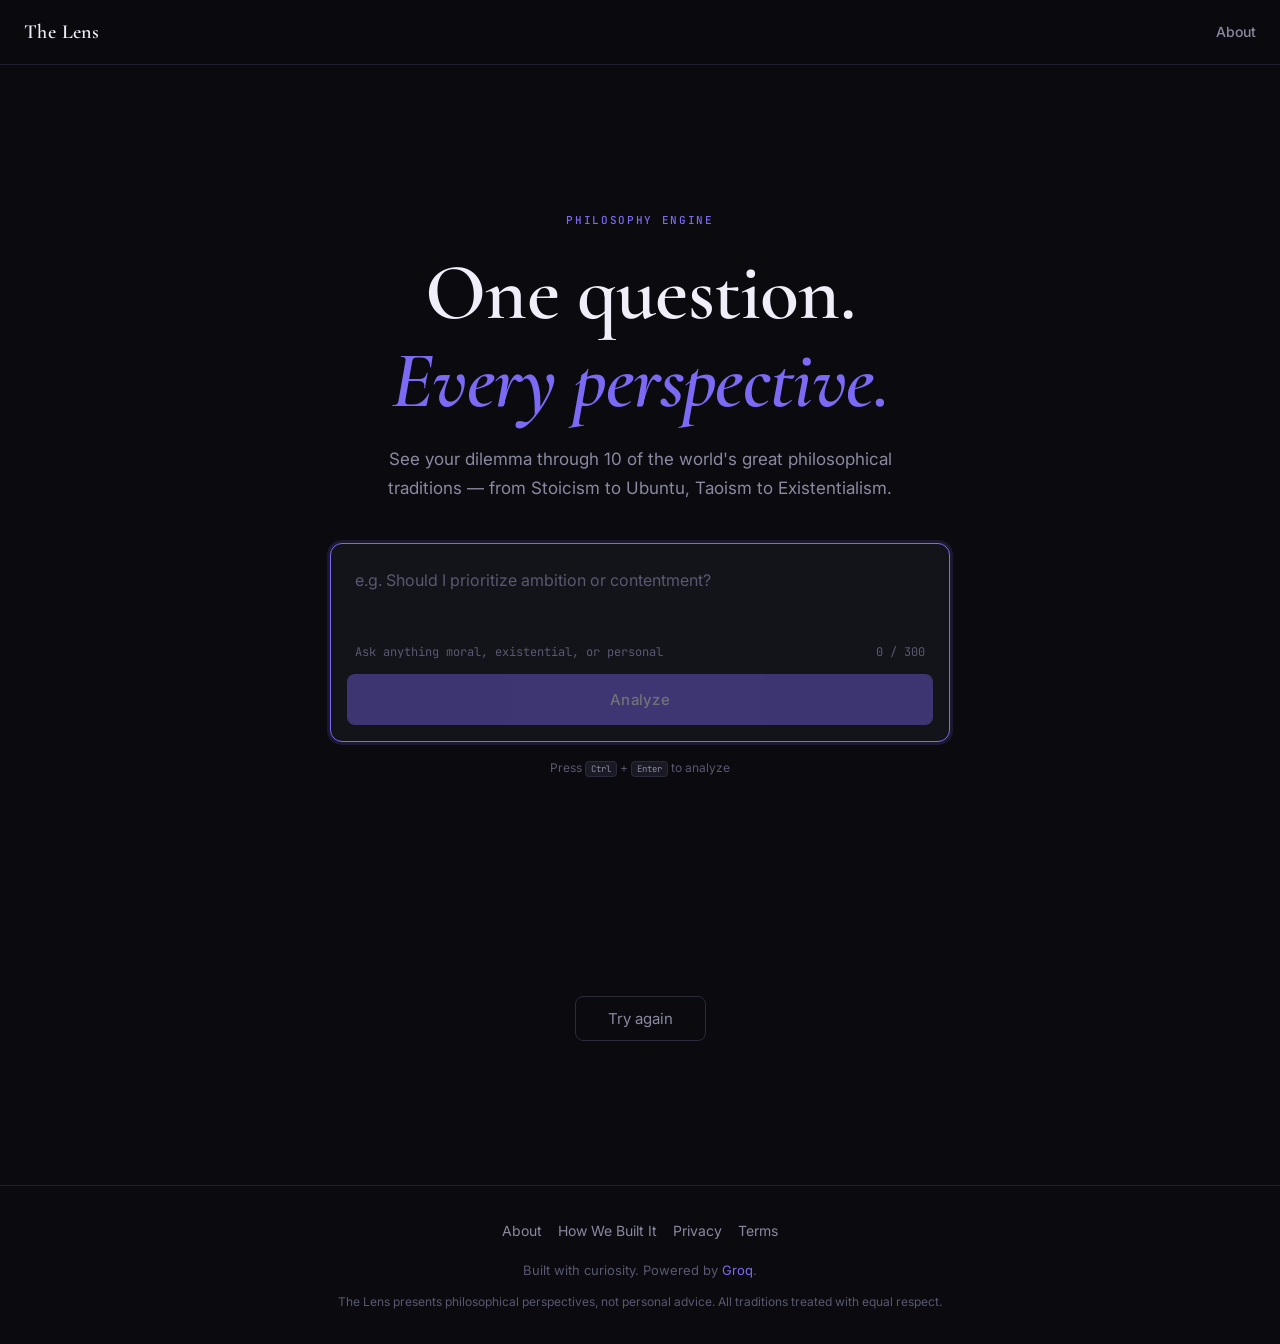
==== public/index.html @ 12427d48 "feat: finalize v1 with Groq API, blog post, and legal pages" ====
<!DOCTYPE html>
<html lang="en">
<head>
  <meta charset="UTF-8" />
  <meta name="viewport" content="width=device-width, initial-scale=1.0" />
  <title>The Lens — See any question through 10 philosophical traditions</title>
  <meta name="description" content="Type a question. See how Stoicism, Buddhism, Existentialism, Ubuntu, and 7 more philosophies would answer it." />

  <!-- Open Graph -->
  <meta property="og:title" content="The Lens" />
  <meta property="og:description" content="One question. Every perspective. See your dilemma through 10 of the world's great philosophical traditions." />
  <meta property="og:type" content="website" />
  <meta property="og:url" content="https://thelens.vercel.app" />
  <meta property="og:image" content="/og-image.png" />

  <!-- Twitter Card -->
  <meta name="twitter:card" content="summary_large_image" />
  <meta name="twitter:title" content="The Lens" />
  <meta name="twitter:description" content="One question. Every perspective." />
  <meta name="twitter:image" content="/og-image.png" />

  <!-- Canonical -->
  <link rel="canonical" href="https://thelens.vercel.app" />

  <!-- Fonts -->
  <link rel="preconnect" href="https://fonts.googleapis.com" />
  <link rel="preconnect" href="https://fonts.gstatic.com" crossorigin />
  <link href="https://fonts.googleapis.com/css2?family=Cormorant+Garamond:ital,wght@0,400;0,600;1,400&family=Inter:wght@400;500&family=JetBrains+Mono:wght@400;500&display=swap" rel="stylesheet" />

  <link rel="stylesheet" href="style.css" />

  <!-- Structured Data -->
  <script type="application/ld+json">
  {
    "@context": "https://schema.org",
    "@type": "WebApplication",
    "name": "The Lens",
    "description": "A tool that maps any question across 10 major philosophical traditions from around the world.",
    "url": "https://thelens.vercel.app",
    "applicationCategory": "EducationalApplication",
    "offers": { "@type": "Offer", "price": "0" }
  }
  </script>
</head>
<body>
  <!-- Header -->
  <header class="site-header" role="banner">
    <a href="/" class="logo" aria-label="The Lens — home">The Lens</a>
    <nav aria-label="Site navigation">
      <a href="/about.html">About</a>
    </nav>
  </header>

  <!-- Hero / Input Section -->
  <main id="main-content">
    <section class="hero" aria-labelledby="hero-heading">
      <p class="eyebrow" aria-hidden="true">Philosophy Engine</p>
      <h1 id="hero-heading">
        One question.<br />
        <em>Every perspective.</em>
      </h1>
      <p class="hero-sub">
        See your dilemma through 10 of the world's great philosophical traditions —
        from Stoicism to Ubuntu, Taoism to Existentialism.
      </p>

      <!-- Input Form -->
      <div class="input-wrapper" role="search" aria-label="Ask a philosophical question">
        <label for="question-input" class="sr-only">Your question</label>
        <textarea
          id="question-input"
          name="question"
          placeholder="e.g. Should I prioritize ambition or contentment?"
          maxlength="300"
          rows="2"
          aria-describedby="char-count input-hint"
          autocomplete="off"
          spellcheck="true"
        ></textarea>
        <div class="input-meta">
          <span id="input-hint" class="input-hint">Ask anything moral, existential, or personal</span>
          <span id="char-count" class="char-count" aria-live="polite" aria-atomic="true">0 / 300</span>
        </div>
        <button
          id="analyze-btn"
          class="btn-analyze"
          disabled
          aria-disabled="true"
          aria-label="Analyze question through philosophical traditions"
        >
          <span class="btn-text">Analyze</span>
          <span class="btn-loading" aria-hidden="true">Thinking<span class="dots"></span></span>
        </button>
      </div>

      <p class="keyboard-hint" aria-hidden="true">Press <kbd>Ctrl</kbd> + <kbd>Enter</kbd> to analyze</p>
    </section>

    <!-- Results Section -->
    <section
      id="results-section"
      class="results-section"
      aria-label="Philosophical perspectives"
      aria-live="polite"
      aria-atomic="false"
      hidden
    >
      <div class="results-header">
        <h2 class="results-heading">
          <span class="results-question-label">Analyzing:</span>
          <span id="results-question" class="results-question"></span>
        </h2>
        <button class="btn-share-all" id="share-all-btn" aria-label="Share full result link">
          Share result
        </button>
      </div>

      <div id="cards-grid" class="cards-grid" role="list" aria-label="Philosophical perspectives">
        <!-- Cards injected by JS -->
      </div>

      <div class="results-footer">
        <button class="btn-new" id="new-question-btn">Ask another question</button>
      </div>
    </section>

    <!-- Error Section -->
    <section
      id="error-section"
      class="error-section"
      aria-live="assertive"
      aria-atomic="true"
      hidden
    >
      <p id="error-message" class="error-message"></p>
      <button class="btn-retry" id="retry-btn">Try again</button>
    </section>
  </main>

  <!-- Footer -->
  <footer class="site-footer" role="contentinfo">
    <div style="display: flex; gap: 1rem; justify-content: center; margin-bottom: 1rem; font-size: 0.875rem;">
      <a href="/about.html" style="color: var(--text-secondary); text-decoration: none;">About</a>
      <a href="/building-the-lens.html" style="color: var(--text-secondary); text-decoration: none;">How We Built It</a>
      <a href="/privacy.html" style="color: var(--text-secondary); text-decoration: none;">Privacy</a>
      <a href="/terms.html" style="color: var(--text-secondary); text-decoration: none;">Terms</a>
    </div>
    <p>Built with curiosity. Powered by <a href="https://groq.com" target="_blank" rel="noopener">Groq</a>.</p>
    <p class="footer-note">The Lens presents philosophical perspectives, not personal advice. All traditions treated with equal respect.</p>
  </footer>

  <!-- Toast notification -->
  <div id="toast" class="toast" role="status" aria-live="polite" aria-atomic="true"></div>

  <script src="app.js" defer></script>
</body>
</html>
---- public/style.css ----
/* ============================================================
   THE LENS — Design System
   ============================================================ */

:root {
  /* Colors */
  --void:        #0A0A0F;
  --surface:     #13131A;
  --surface-2:   #1A1A24;
  --border:      #2A2A3A;
  --border-2:    #1E1E2E;
  --text-primary:   #F0EEF8;
  --text-secondary: #8B89A0;
  --text-muted:     #5A5870;
  --accent:      #7C6AF5;
  --accent-dim:  rgba(124, 106, 245, 0.15);
  --accent-glow: rgba(124, 106, 245, 0.3);
  --error:       #E05C5C;
  --success:     #5CAE7A;

  /* Typography */
  --font-display: 'Cormorant Garamond', Georgia, serif;
  --font-body:    'Inter', system-ui, sans-serif;
  --font-mono:    'JetBrains Mono', 'Fira Code', monospace;

  /* Spacing scale */
  --space-1: 4px;
  --space-2: 8px;
  --space-3: 12px;
  --space-4: 16px;
  --space-5: 20px;
  --space-6: 24px;
  --space-8: 32px;
  --space-10: 40px;
  --space-12: 48px;
  --space-16: 64px;
  --space-20: 80px;

  /* Layout */
  --max-width: 900px;
  --radius: 8px;
  --radius-lg: 12px;

  /* Transitions */
  --transition: 180ms ease;
  --transition-slow: 350ms ease;
}

/* ============================================================
   Reset & Base
   ============================================================ */

*, *::before, *::after {
  box-sizing: border-box;
  margin: 0;
  padding: 0;
}

html {
  scroll-behavior: smooth;
  -webkit-text-size-adjust: 100%;
}

body {
  background-color: var(--void);
  color: var(--text-primary);
  font-family: var(--font-body);
  font-size: 16px;
  line-height: 1.6;
  min-height: 100vh;
  display: flex;
  flex-direction: column;
  -webkit-font-smoothing: antialiased;
}

img, svg {
  display: block;
  max-width: 100%;
}

a {
  color: var(--accent);
  text-decoration: none;
  transition: color var(--transition);
}

a:hover {
  color: var(--text-primary);
}

a:focus-visible {
  outline: 2px solid var(--accent);
  outline-offset: 3px;
  border-radius: 3px;
}

button {
  cursor: pointer;
  font-family: var(--font-body);
  border: none;
  background: none;
}

button:focus-visible {
  outline: 2px solid var(--accent);
  outline-offset: 3px;
  border-radius: var(--radius);
}

textarea {
  font-family: var(--font-body);
  resize: none;
}

kbd {
  font-family: var(--font-mono);
  font-size: 0.75em;
  background: var(--surface-2);
  border: 1px solid var(--border);
  border-radius: 4px;
  padding: 1px 5px;
  color: var(--text-secondary);
}

/* Screen reader only */
.sr-only {
  position: absolute;
  width: 1px;
  height: 1px;
  padding: 0;
  margin: -1px;
  overflow: hidden;
  clip: rect(0, 0, 0, 0);
  white-space: nowrap;
  border-width: 0;
}

/* ============================================================
   Layout
   ============================================================ */

.site-header {
  position: sticky;
  top: 0;
  z-index: 100;
  display: flex;
  align-items: center;
  justify-content: space-between;
  padding: var(--space-4) var(--space-6);
  background: rgba(10, 10, 15, 0.85);
  backdrop-filter: blur(12px);
  -webkit-backdrop-filter: blur(12px);
  border-bottom: 1px solid var(--border-2);
}

.logo {
  font-family: var(--font-display);
  font-size: 1.25rem;
  font-weight: 600;
  color: var(--text-primary);
  letter-spacing: 0.02em;
}

.logo:hover {
  color: var(--text-primary);
}

.site-header nav {
  display: flex;
  gap: var(--space-6);
}

.site-header nav a {
  font-size: 0.875rem;
  color: var(--text-secondary);
  font-weight: 500;
  transition: color var(--transition);
}

.site-header nav a:hover {
  color: var(--text-primary);
}

main {
  flex: 1;
  width: 100%;
  max-width: var(--max-width);
  margin: 0 auto;
  padding: 0 var(--space-6);
}

.site-footer {
  margin-top: var(--space-20);
  padding: var(--space-8) var(--space-6);
  border-top: 1px solid var(--border-2);
  text-align: center;
  color: var(--text-muted);
  font-size: 0.8125rem;
  line-height: 1.8;
}

.site-footer .footer-note {
  margin-top: var(--space-2);
  font-size: 0.75rem;
}

/* ============================================================
   Hero / Input Section
   ============================================================ */

.hero {
  display: flex;
  flex-direction: column;
  align-items: center;
  text-align: center;
  padding: var(--space-20) 0 var(--space-16);
  min-height: calc(100vh - 57px);
  justify-content: center;
}

.eyebrow {
  font-family: var(--font-mono);
  font-size: 0.6875rem;
  font-weight: 500;
  text-transform: uppercase;
  letter-spacing: 0.15em;
  color: var(--accent);
  margin-bottom: var(--space-5);
}

.hero h1 {
  font-family: var(--font-display);
  font-size: clamp(2.75rem, 7vw, 5rem);
  font-weight: 600;
  line-height: 1.1;
  letter-spacing: -0.01em;
  color: var(--text-primary);
  margin-bottom: var(--space-5);
}

.hero h1 em {
  font-style: italic;
  color: var(--accent);
}

.hero-sub {
  font-size: clamp(0.9375rem, 2.5vw, 1.0625rem);
  color: var(--text-secondary);
  max-width: 520px;
  line-height: 1.7;
  margin-bottom: var(--space-10);
}

/* Input wrapper */
.input-wrapper {
  width: 100%;
  max-width: 620px;
  background: var(--surface);
  border: 1px solid var(--border);
  border-radius: var(--radius-lg);
  padding: var(--space-4);
  transition: border-color var(--transition), box-shadow var(--transition);
}

.input-wrapper:focus-within {
  border-color: var(--accent);
  box-shadow: 0 0 0 3px var(--accent-dim);
}

#question-input {
  width: 100%;
  background: transparent;
  border: none;
  outline: none;
  color: var(--text-primary);
  font-size: 1rem;
  line-height: 1.6;
  min-height: 60px;
  padding: var(--space-2) var(--space-2) var(--space-4);
}

#question-input::placeholder {
  color: var(--text-muted);
}

.input-meta {
  display: flex;
  justify-content: space-between;
  align-items: center;
  padding: 0 var(--space-2) var(--space-3);
}

.input-hint {
  font-size: 0.75rem;
  color: var(--text-muted);
  font-family: var(--font-mono);
}

.char-count {
  font-family: var(--font-mono);
  font-size: 0.75rem;
  color: var(--text-muted);
  transition: color var(--transition);
}

.char-count.warning {
  color: #D4A96A;
}

.char-count.danger {
  color: var(--error);
}

/* Analyze button */
.btn-analyze {
  width: 100%;
  padding: var(--space-4) var(--space-6);
  background: var(--accent);
  color: #fff;
  font-size: 0.9375rem;
  font-weight: 500;
  border-radius: var(--radius);
  letter-spacing: 0.02em;
  transition: background var(--transition), opacity var(--transition), transform var(--transition);
  position: relative;
  overflow: hidden;
}

.btn-analyze:hover:not(:disabled) {
  background: #6B59E8;
  transform: translateY(-1px);
}

.btn-analyze:active:not(:disabled) {
  transform: translateY(0);
}

.btn-analyze:disabled,
.btn-analyze[aria-disabled="true"] {
  opacity: 0.4;
  cursor: not-allowed;
  transform: none;
}

.btn-analyze .btn-loading {
  display: none;
}

.btn-analyze.loading .btn-text {
  display: none;
}

.btn-analyze.loading .btn-loading {
  display: inline;
}

/* Loading dots animation */
.dots::after {
  content: '';
  animation: dots 1.4s infinite;
}

@keyframes dots {
  0%   { content: ''; }
  25%  { content: '.'; }
  50%  { content: '..'; }
  75%  { content: '...'; }
  100% { content: ''; }
}

.keyboard-hint {
  margin-top: var(--space-4);
  font-size: 0.75rem;
  color: var(--text-muted);
}

/* ============================================================
   Results Section
   ============================================================ */

.results-section {
  padding: var(--space-12) 0 var(--space-16);
  animation: fade-in 0.4s ease;
}

.results-header {
  display: flex;
  align-items: flex-start;
  justify-content: space-between;
  gap: var(--space-4);
  margin-bottom: var(--space-8);
  padding-bottom: var(--space-6);
  border-bottom: 1px solid var(--border-2);
}

.results-heading {
  font-size: 0.875rem;
  font-weight: 400;
  color: var(--text-secondary);
  max-width: 600px;
}

.results-question-label {
  font-family: var(--font-mono);
  font-size: 0.6875rem;
  text-transform: uppercase;
  letter-spacing: 0.1em;
  color: var(--text-muted);
  display: block;
  margin-bottom: var(--space-2);
}

.results-question {
  color: var(--text-primary);
  font-size: 1.0625rem;
  font-style: italic;
  font-family: var(--font-display);
  font-weight: 400;
  line-height: 1.4;
}

.btn-share-all {
  flex-shrink: 0;
  padding: var(--space-2) var(--space-4);
  border: 1px solid var(--border);
  border-radius: var(--radius);
  color: var(--text-secondary);
  font-size: 0.8125rem;
  font-weight: 500;
  transition: all var(--transition);
  white-space: nowrap;
}

.btn-share-all:hover {
  border-color: var(--accent);
  color: var(--accent);
}

/* Cards Grid */
.cards-grid {
  display: grid;
  grid-template-columns: repeat(2, 1fr);
  gap: var(--space-4);
}

/* Philosophy Card */
.philosophy-card {
  background: var(--surface);
  border: 1px solid var(--border);
  border-radius: var(--radius-lg);
  padding: var(--space-6);
  position: relative;
  overflow: hidden;
  display: flex;
  flex-direction: column;
  gap: var(--space-4);
  transition: border-color var(--transition), transform var(--transition);
  /* Animation — staggered via inline style */
  opacity: 0;
  transform: translateY(12px);
  animation: card-in 0.4s ease forwards;
}

.philosophy-card:hover {
  border-color: var(--card-accent, var(--border));
  transform: translateY(-2px);
}

/* The signature prism stripe */
.philosophy-card::before {
  content: '';
  position: absolute;
  left: 0;
  top: 0;
  bottom: 0;
  width: 3px;
  background: var(--card-accent, var(--border));
  border-radius: 3px 0 0 3px;
}

.card-header {
  display: flex;
  align-items: flex-start;
  justify-content: space-between;
  gap: var(--space-3);
}

.card-school {
  font-family: var(--font-mono);
  font-size: 0.6875rem;
  font-weight: 500;
  text-transform: uppercase;
  letter-spacing: 0.12em;
  color: var(--card-accent, var(--text-secondary));
}

.card-origin {
  font-size: 0.6875rem;
  color: var(--text-muted);
  margin-top: var(--space-1);
  font-family: var(--font-mono);
}

.card-philosopher {
  font-size: 0.75rem;
  color: var(--text-muted);
  font-style: italic;
}

.card-copy-btn {
  flex-shrink: 0;
  width: 28px;
  height: 28px;
  display: flex;
  align-items: center;
  justify-content: center;
  border-radius: var(--radius);
  border: 1px solid var(--border);
  color: var(--text-muted);
  font-size: 0.75rem;
  transition: all var(--transition);
  opacity: 0;
}

.philosophy-card:hover .card-copy-btn,
.philosophy-card:focus-within .card-copy-btn {
  opacity: 1;
}

.card-copy-btn:hover {
  border-color: var(--card-accent, var(--accent));
  color: var(--card-accent, var(--accent));
}

.card-copy-btn.copied {
  border-color: var(--success);
  color: var(--success);
  opacity: 1;
}

.card-stance {
  font-size: 0.9375rem;
  color: var(--text-primary);
  line-height: 1.65;
  flex: 1;
}

.card-principle {
  font-family: var(--font-display);
  font-size: 1.0625rem;
  font-style: italic;
  color: var(--card-accent, var(--text-secondary));
  padding-top: var(--space-3);
  border-top: 1px solid var(--border-2);
  line-height: 1.4;
}

/* Skeleton loader cards */
.card-skeleton {
  background: var(--surface);
  border: 1px solid var(--border);
  border-radius: var(--radius-lg);
  padding: var(--space-6);
  display: flex;
  flex-direction: column;
  gap: var(--space-4);
}

.skeleton-line {
  height: 12px;
  background: linear-gradient(90deg, var(--border) 25%, var(--surface-2) 50%, var(--border) 75%);
  background-size: 200% 100%;
  animation: shimmer 1.5s infinite;
  border-radius: 6px;
}

.skeleton-line.short { width: 40%; }
.skeleton-line.medium { width: 65%; }
.skeleton-line.long { width: 90%; }
.skeleton-line.full { width: 100%; }

@keyframes shimmer {
  0%   { background-position: 200% 0; }
  100% { background-position: -200% 0; }
}

/* Results footer */
.results-footer {
  margin-top: var(--space-8);
  display: flex;
  justify-content: center;
}

.btn-new {
  padding: var(--space-3) var(--space-8);
  border: 1px solid var(--border);
  border-radius: var(--radius);
  color: var(--text-secondary);
  font-size: 0.9375rem;
  font-weight: 500;
  transition: all var(--transition);
}

.btn-new:hover {
  border-color: var(--accent);
  color: var(--accent);
}

/* ============================================================
   Error Section
   ============================================================ */

.error-section {
  padding: var(--space-16) 0;
  display: flex;
  flex-direction: column;
  align-items: center;
  gap: var(--space-6);
  text-align: center;
}

.error-message {
  color: var(--text-secondary);
  font-size: 1rem;
  max-width: 400px;
}

.btn-retry {
  padding: var(--space-3) var(--space-8);
  border: 1px solid var(--border);
  border-radius: var(--radius);
  color: var(--text-secondary);
  font-size: 0.9375rem;
  transition: all var(--transition);
}

.btn-retry:hover {
  border-color: var(--accent);
  color: var(--accent);
}

/* ============================================================
   Toast Notification
   ============================================================ */

.toast {
  position: fixed;
  bottom: var(--space-6);
  left: 50%;
  transform: translateX(-50%) translateY(80px);
  background: var(--surface-2);
  border: 1px solid var(--border);
  color: var(--text-primary);
  font-size: 0.875rem;
  padding: var(--space-3) var(--space-6);
  border-radius: 100px;
  white-space: nowrap;
  pointer-events: none;
  transition: transform 0.3s ease, opacity 0.3s ease;
  opacity: 0;
  z-index: 999;
  box-shadow: 0 8px 32px rgba(0,0,0,0.4);
}

.toast.show {
  transform: translateX(-50%) translateY(0);
  opacity: 1;
}

/* ============================================================
   Animations
   ============================================================ */

@keyframes fade-in {
  from { opacity: 0; transform: translateY(8px); }
  to   { opacity: 1; transform: translateY(0); }
}

@keyframes card-in {
  from { opacity: 0; transform: translateY(12px); }
  to   { opacity: 1; transform: translateY(0); }
}

/* ============================================================
   Reduced Motion
   ============================================================ */

@media (prefers-reduced-motion: reduce) {
  *, *::before, *::after {
    animation-duration: 0.01ms !important;
    animation-iteration-count: 1 !important;
    transition-duration: 0.01ms !important;
  }

  .philosophy-card {
    opacity: 1;
    transform: none;
  }
}

/* ============================================================
   Responsive
   ============================================================ */

@media (max-width: 768px) {
  .cards-grid {
    grid-template-columns: 1fr;
  }

  .hero {
    padding: var(--space-12) 0 var(--space-10);
    min-height: auto;
  }

  .hero h1 {
    font-size: clamp(2.25rem, 10vw, 3.5rem);
  }

  .results-header {
    flex-direction: column;
    gap: var(--space-4);
  }

  .btn-share-all {
    align-self: flex-start;
  }

  .keyboard-hint {
    display: none;
  }
}

@media (max-width: 480px) {
  main {
    padding: 0 var(--space-4);
  }

  .site-header {
    padding: var(--space-4);
  }

  .input-wrapper {
    border-radius: var(--radius);
  }

  .philosophy-card {
    padding: var(--space-5);
  }
}
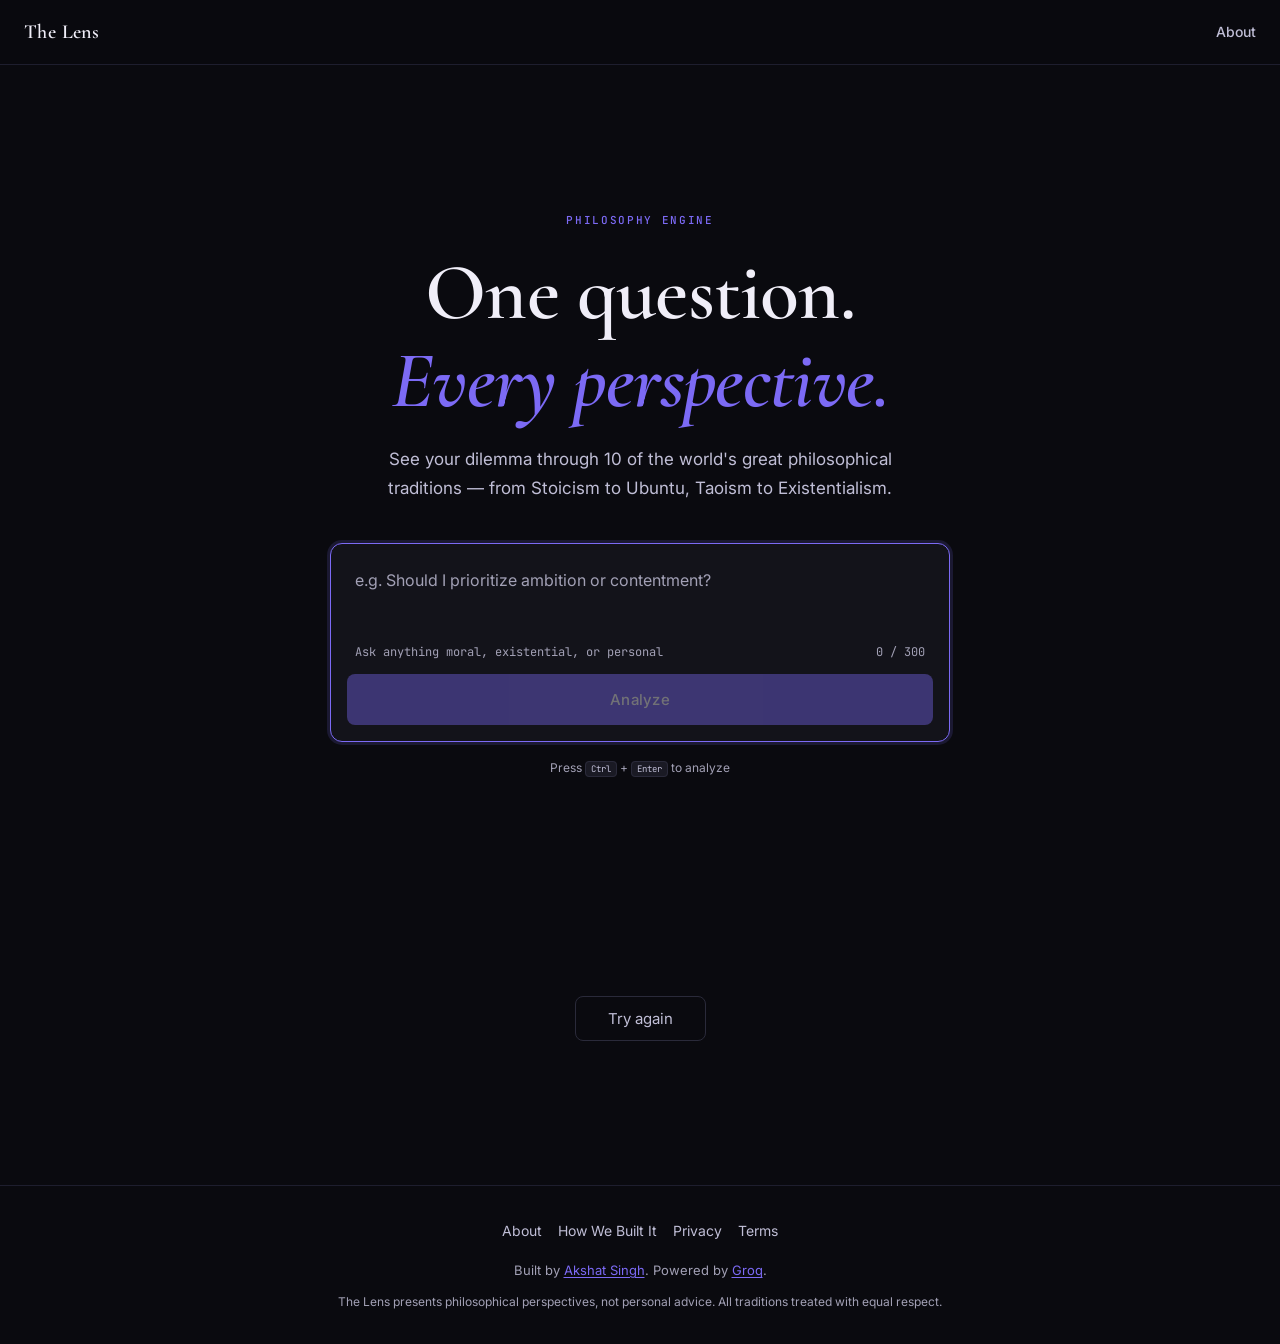
==== commit fba1cf9b: "fix(a11y): 100/100 accessibility and link portfolio" ====
--- a/public/index.html
+++ b/public/index.html
@@ -145,7 +145,7 @@
       <a href="/privacy.html" style="color: var(--text-secondary); text-decoration: none;">Privacy</a>
       <a href="/terms.html" style="color: var(--text-secondary); text-decoration: none;">Terms</a>
     </div>
-    <p>Built with curiosity. Powered by <a href="https://groq.com" target="_blank" rel="noopener">Groq</a>.</p>
+    <p>Built by <a rel="author" href="https://infamous-lucifer.github.io/writing-portfolio/">Akshat Singh</a>. Powered by <a href="https://groq.com" target="_blank" rel="noopener">Groq</a>.</p>
     <p class="footer-note">The Lens presents philosophical perspectives, not personal advice. All traditions treated with equal respect.</p>
   </footer>
 
--- a/public/style.css
+++ b/public/style.css
@@ -10,8 +10,8 @@
   --border:      #2A2A3A;
   --border-2:    #1E1E2E;
   --text-primary:   #F0EEF8;
-  --text-secondary: #8B89A0;
-  --text-muted:     #5A5870;
+  --text-secondary: #C0BED6;
+  --text-muted:     #A2A0B5;
   --accent:      #7C6AF5;
   --accent-dim:  rgba(124, 106, 245, 0.15);
   --accent-glow: rgba(124, 106, 245, 0.3);
@@ -81,7 +81,12 @@
 a {
   color: var(--accent);
   text-decoration: none;
-  transition: color var(--transition);
+  transition: color var(--transition), text-decoration-color var(--transition);
+}
+
+p a, .site-footer a {
+  text-decoration: underline;
+  text-underline-offset: 2px;
 }
 
 a:hover {
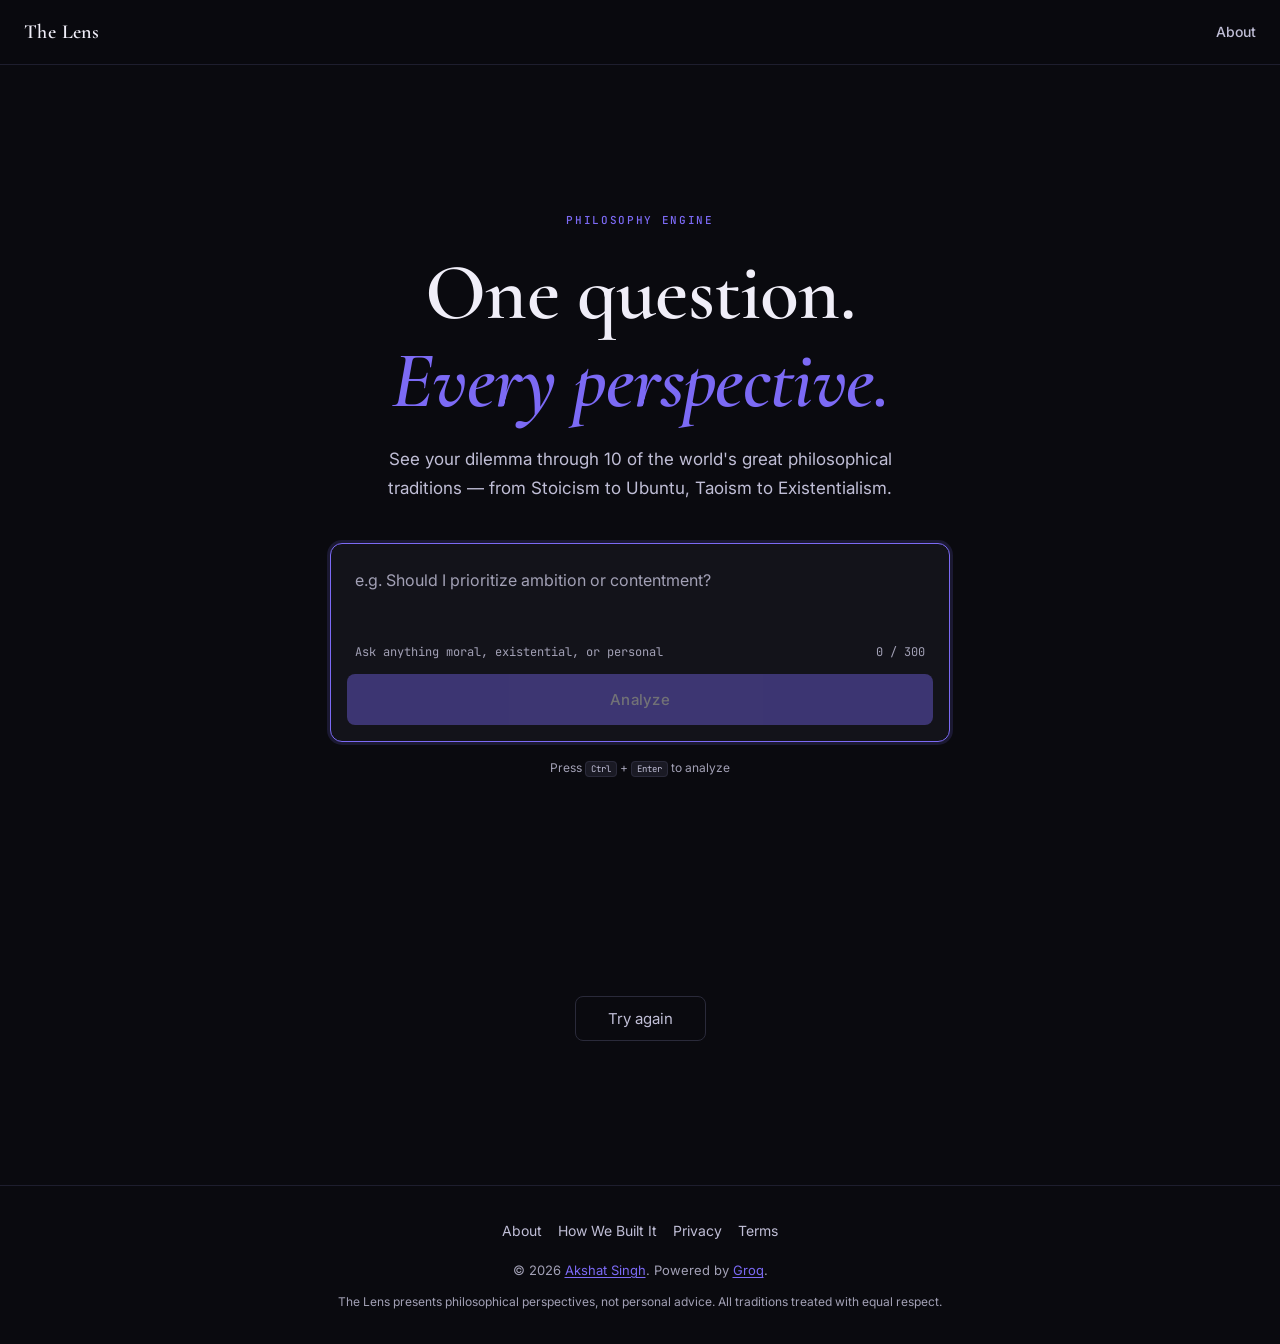
==== commit 4113940d: "chore: add web app standard boilerplate and MIT license" ====
--- a/public/index.html
+++ b/public/index.html
@@ -41,6 +41,8 @@
     "offers": { "@type": "Offer", "price": "0" }
   }
   </script>
+  <link rel="icon" type="image/svg+xml" href="/favicon.svg" />
+  <link rel="manifest" href="/manifest.json" />
 </head>
 <body>
   <!-- Header -->
@@ -145,7 +147,7 @@
       <a href="/privacy.html" style="color: var(--text-secondary); text-decoration: none;">Privacy</a>
       <a href="/terms.html" style="color: var(--text-secondary); text-decoration: none;">Terms</a>
     </div>
-    <p>Built by <a rel="author" href="https://infamous-lucifer.github.io/writing-portfolio/">Akshat Singh</a>. Powered by <a href="https://groq.com" target="_blank" rel="noopener">Groq</a>.</p>
+    <p>&copy; 2026 <a rel="author" href="https://infamous-lucifer.github.io/writing-portfolio/">Akshat Singh</a>. Powered by <a href="https://groq.com" target="_blank" rel="noopener">Groq</a>.</p>
     <p class="footer-note">The Lens presents philosophical perspectives, not personal advice. All traditions treated with equal respect.</p>
   </footer>
 
